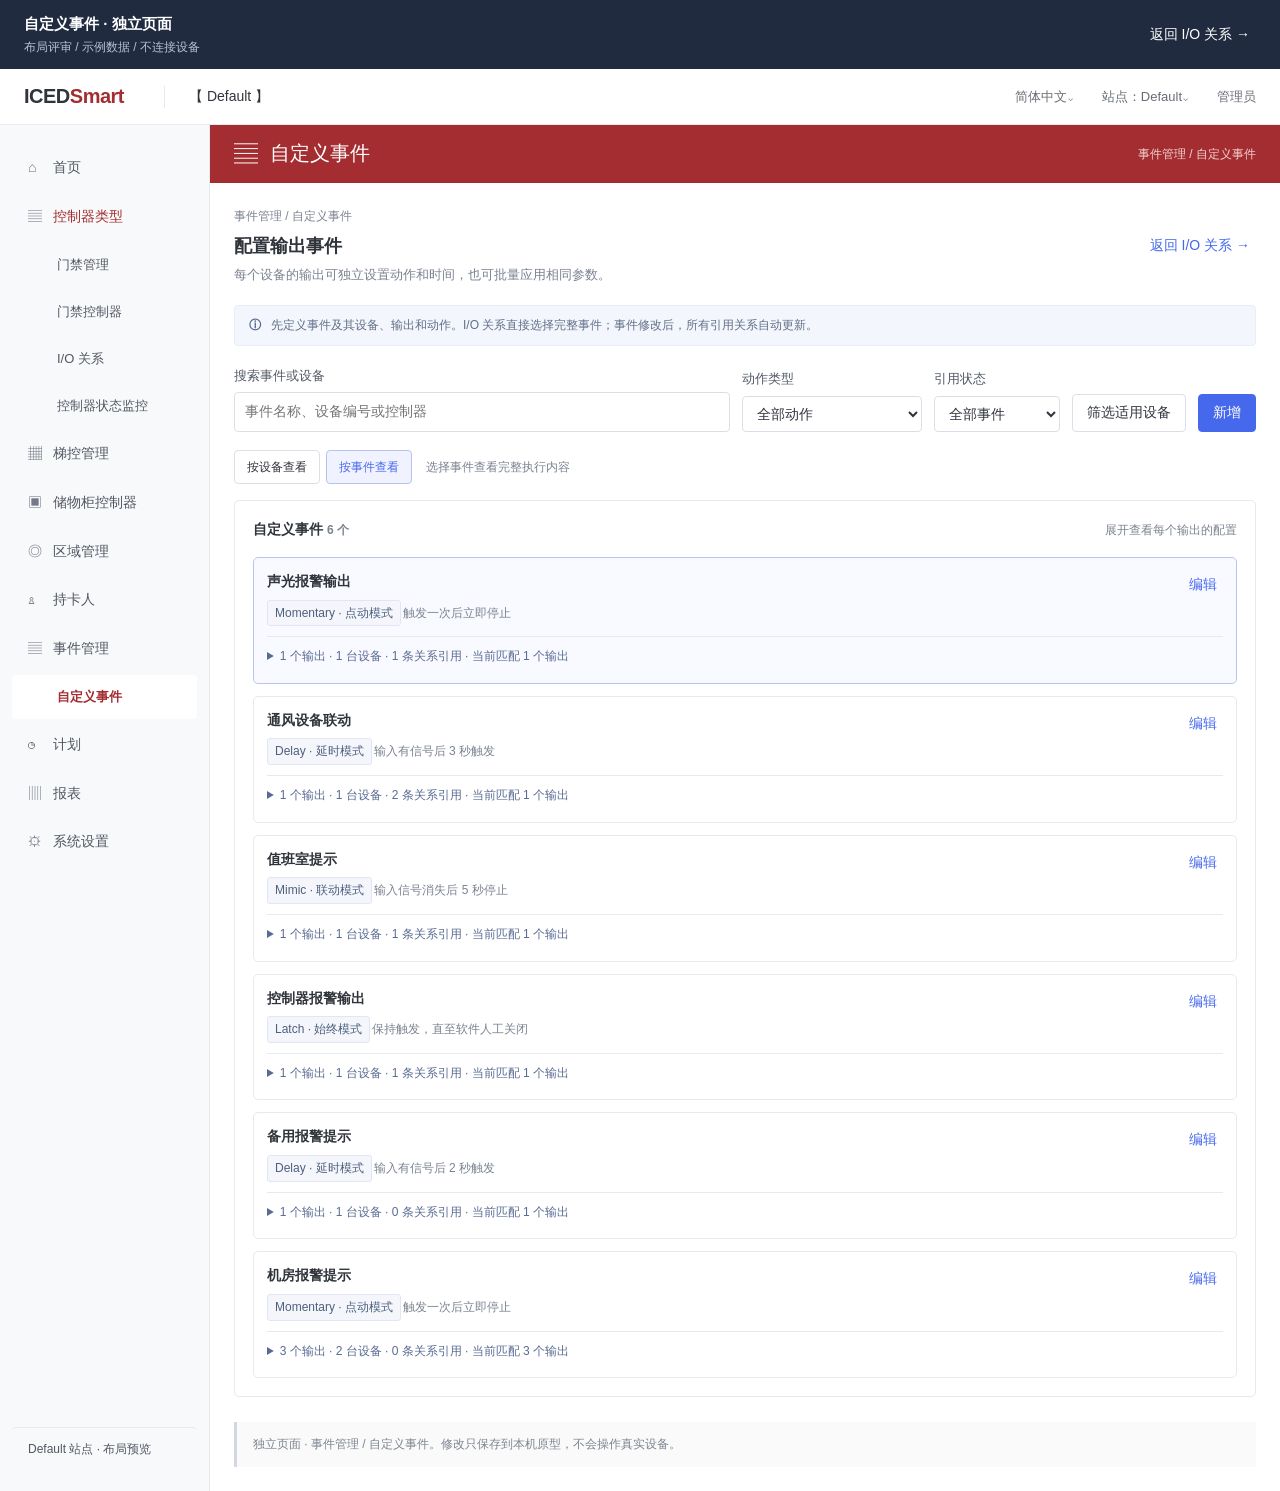
==== events.html @ 29d34c85 "Publish ICEDSmart I/O interactive demo" ====
<!doctype html><html lang="zh-CN"><head><meta charset="utf-8"><meta name="viewport" content="width=device-width,initial-scale=1"><title>ICEDSmart · 自定义事件</title><link rel="stylesheet" href="style.css?v=event-drawer-8"><link rel="stylesheet" href="layout-d.css"></head><body class="events-page">
<header class="reviewbar"><div><strong>自定义事件 · 独立页面</strong><br><small>布局评审 / 示例数据 / 不连接设备</small></div><a class="link" id="returnTop" href="index.html?layout=A" style="margin-left:auto;color:white">返回 I/O 关系 →</a></header>
<div class="top"><div class="brand">ICED<b>Smart</b></div><div class="site">【 Default 】</div><div class="right"><span>简体中文⌄</span><span>站点：Default⌄</span><span>管理员</span></div></div>
<div class="shell"><aside class="nav" aria-label="系统导航示意"><div><span>⌂</span>首页</div><div style="color:var(--red)"><span>▤</span>控制器类型</div><div class="sub">门禁管理</div><div class="sub">门禁控制器</div><div class="sub"><a href="index.html?layout=A" data-return>I/O 关系</a></div><div class="sub">控制器状态监控</div><div><span>▦</span>梯控管理</div><div><span>▣</span>储物柜控制器</div><div><span>◎</span>区域管理</div><div><span>♙</span>持卡人</div><div><span>▤</span>事件管理</div><div class="sub active">自定义事件</div><div><span>◷</span>计划</div><div><span>▥</span>报表</div><div><span>⚙</span>系统设置</div><div class="navbottom">Default 站点 · 布局预览</div></aside>
<main class="main"><div class="titlebar"><span style="font-size:24px">▤</span><h1>自定义事件</h1><small>事件管理 / 自定义事件</small></div><div class="work"><div class="pagehead"><div><div class="crumb">事件管理 / 自定义事件</div><h2>配置输出事件</h2><p class="headnote">每个设备的输出可独立设置动作和时间，也可批量应用相同参数。</p></div><a class="link" href="index.html?layout=A" data-return>返回 I/O 关系 →</a></div><div class="notice"><b>ⓘ</b><span>先定义事件及其设备、输出和动作。I/O 关系直接选择完整事件；事件修改后，所有引用关系自动更新。</span></div><div id="eventsContent"></div><div class="layoutcaption">独立页面 · 事件管理 / 自定义事件。修改只保存到本机原型，不会操作真实设备。</div></div></main></div><dialog id="eventEditDialog" class="drawer eventdrawer eventeditor" aria-labelledby="eventEditorTitle"></dialog><dialog id="impactDialog" aria-label="确认事件修改影响"></dialog><dialog id="eventWorkflowDialog" aria-label="事件配置操作确认"></dialog><div id="toast" class="toast" role="status" hidden></div><script src="data.js?v=event-drawer-8"></script><script src="layout-d.js?v=event-drawer-8"></script><script src="device-picker.js?v=event-drawer-8"></script><script src="output-picker.js?v=event-drawer-8"></script><script src="event-workflow.js?v=event-drawer-8"></script><script src="events.js?v=event-drawer-8"></script></body></html>
---- style.css ----
:root{--red:#a32d30;--blue:#4668ed;--ink:#30343b;--muted:#7b8290;--line:#e7e9ef;--soft:#f7f8fa;--wash:#f0f3ff}*{box-sizing:border-box}body{margin:0;color:var(--ink);font:14px/1.55 "Helvetica Neue","PingFang SC","Microsoft YaHei",Arial,sans-serif;background:#f5f6f8}button,input,select{font:inherit}button{cursor:pointer;background:white;border:1px solid #dcdfe6;border-radius:4px;padding:7px 14px;color:var(--ink)}button:hover{border-color:var(--blue);color:var(--blue)}button:disabled{opacity:.45;cursor:not-allowed}button:focus-visible,input:focus-visible,select:focus-visible{outline:2px solid var(--blue);outline-offset:3px}.primary{color:white;background:var(--blue);border-color:var(--blue)}.primary:hover{background:#3659dc;color:white}.link{border:0;background:transparent;color:var(--blue);padding:3px 6px}.danger{color:#b94949}.muted{color:var(--muted)}small{font-size:12px;color:var(--muted)}h1,h2,h3,p{margin:0}h2{font-size:18px;font-weight:600}h3{font-size:14px;font-weight:600}.reviewbar{background:#202b40;color:#fff;padding:12px 24px;display:flex;gap:25px;align-items:center;position:sticky;top:0;z-index:20}.reviewbar small{color:#b7c0d2}.reviewbar strong{font-size:15px}.variants{display:flex;gap:5px;margin-left:auto}.variants button{border:1px solid #4b566c;background:transparent;color:#cdd4df;padding:8px 18px}.variants button.active{background:white;color:#26334a;border-color:white}.top{height:56px;background:white;display:flex;align-items:center;padding:0 24px;border-bottom:1px solid var(--line);gap:14px}.brand{font-size:20px;font-weight:650;letter-spacing:-.5px}.brand b{color:var(--red)}.top .site{padding-left:24px;border-left:1px solid var(--line);margin-left:26px}.top .right{margin-left:auto;display:flex;gap:28px;color:#686d75;font-size:13px}.shell{display:grid;grid-template-columns:210px minmax(0,1fr);min-height:calc(100vh - 120px)}.nav{background:#f8f9fb;border-right:1px solid var(--line);padding:20px 12px;color:#525761;display:flex;flex-direction:column;gap:3px}.nav div{padding:12px 16px;border-radius:4px}.nav .sub{padding-left:45px;font-size:13px}.nav .active{background:white;color:var(--red);font-weight:600}.nav .navbottom{margin-top:auto;border-top:1px solid var(--line);font-size:12px}.nav span{display:inline-block;width:25px;color:#737985}.main{min-width:0;background:white}.titlebar{background:var(--red);color:white;padding:10px 24px;display:flex;align-items:center;gap:12px}.titlebar h1{font-size:20px;font-weight:500}.titlebar small{color:#f2d4d4;margin-left:auto}.work{padding:24px}.pagehead{display:flex;align-items:center;justify-content:space-between;margin-bottom:20px;gap:14px}.crumb{font-size:12px;color:var(--muted);margin-bottom:8px}.headnote{margin-top:4px;color:var(--muted);font-size:13px}.devicebar{border:1px solid var(--line);border-radius:5px;padding:14px 18px;display:flex;align-items:center;gap:16px;margin-bottom:16px;background:#fcfcfd}.devicon{width:36px;height:36px;background:#edf0ff;color:var(--blue);display:grid;place-items:center;border-radius:6px;font-size:22px}.devicebar select{min-width:230px}.devicebar .capacity{margin-left:auto;text-align:right}.capacity b{font-size:18px}.capacity span{color:var(--muted)}.mini-track{width:100px;height:3px;background:#e9ecf3;margin-top:5px}.mini-track i{display:block;background:var(--blue);height:100%}select,input{border:1px solid #dcdfe6;border-radius:4px;padding:8px 10px;background:white;color:var(--ink);min-width:0}label{display:block;font-size:13px;color:#525967;margin-bottom:6px}.notice{display:flex;gap:10px;align-items:center;padding:10px 14px;background:#f3f6fc;color:#626f87;font-size:12px;border:1px solid #e8edf7;border-radius:4px;margin:0 0 20px}.notice b{color:#4f658e}.toolbar{display:flex;gap:10px;align-items:center;margin-bottom:14px}.toolbar input{width:230px}.toolbar .count{margin-left:auto;color:var(--muted);font-size:12px}.tablewrap{overflow:auto;border:1px solid var(--line);border-radius:4px}table{width:100%;border-collapse:collapse;white-space:nowrap;font-size:13px}th{text-align:left;background:#f7f8fa;color:#666e7a;font-weight:500;padding:12px 16px;border-bottom:1px solid var(--line)}td{padding:17px 16px;border-bottom:1px solid var(--line);vertical-align:middle}tbody tr:last-child td{border-bottom:0}tbody tr:hover{background:#fafbff}.tag{display:inline-flex;align-items:center;border:1px solid #e1e6f6;background:#f4f6fc;border-radius:3px;padding:3px 7px;font-size:12px;color:#4e607e;margin:2px 2px 2px 0}.and{font-size:10px;font-weight:600;color:#98a1b0;margin:0 4px}.eventname{color:#395bc5;font-weight:500}.target{font-size:12px;margin-top:4px;color:var(--muted)}.footnote{display:flex;justify-content:space-between;gap:12px;padding:14px 0;font-size:12px;color:var(--muted)}.empty{padding:55px 20px;text-align:center;color:var(--muted)}.empty h3{color:#596273;margin-bottom:8px}.split{display:grid;grid-template-columns:270px minmax(0,1fr);border:1px solid var(--line);border-radius:5px;min-height:480px;overflow:hidden}.listpane{background:#fafbfc;border-right:1px solid var(--line);padding:16px 12px}.listpane .listtop{padding:0 6px 14px;display:flex;justify-content:space-between;align-items:center}.listitem{display:block;width:100%;text-align:left;border:1px solid transparent;background:transparent;padding:16px 14px;border-radius:4px;margin-bottom:7px}.listitem.selected{background:white;border-color:#cbd5ff;box-shadow:0 2px 5px #23376808}.listitem strong{display:block;font-size:13px;font-weight:500;margin-bottom:5px}.listitem .listindex{color:var(--blue);font-size:11px;margin-right:7px}.listitem p{font-size:12px;color:var(--muted)}.editor{padding:24px;min-width:0}.editorhead{display:flex;justify-content:space-between;align-items:center;border-bottom:1px solid var(--line);padding-bottom:18px;margin-bottom:20px}.editorhead small{display:block;margin-top:4px}.formsection{margin-bottom:24px}.sectiontitle{display:flex;align-items:center;gap:9px;margin-bottom:14px}.stepnum{font-size:11px;width:22px;height:22px;display:grid;place-items:center;border:1px solid #d4dcf6;border-radius:50%;color:var(--blue)}.andbadge{margin-left:auto;font-size:11px;color:var(--blue);border-radius:3px;background:var(--wash);padding:2px 7px}.conditions{display:grid;grid-template-columns:repeat(3,minmax(0,1fr));gap:12px}.field select{width:100%}.hint{font-size:12px;color:var(--muted);margin-top:9px}.eventselect{display:flex;gap:10px;align-items:center}.eventselect select{flex:1;max-width:100%}.readbox{margin-top:14px;background:#fafbfc;border:1px solid var(--line);border-radius:4px;padding:16px}.readhead{display:flex;justify-content:space-between;margin-bottom:13px;color:#667080;font-size:12px}.readgrid{display:grid;grid-template-columns:repeat(4,minmax(0,1fr));gap:16px}.readgrid small{display:block;margin-bottom:5px}.readgrid strong{font-size:13px;font-weight:500}.summary{border-top:1px dashed #dfe4ee;margin-top:15px;padding-top:12px;color:#6d7686;font-size:12px}.actions{border-top:1px solid var(--line);padding-top:18px;display:flex;gap:10px;justify-content:flex-end;align-items:center}.actions .savehint{margin-right:auto;font-size:12px;color:var(--muted)}.error{color:#c04444;background:#fff4f4;border:1px solid #f4d5d5;padding:9px 12px;border-radius:4px;margin-bottom:14px;font-size:12px}.flowhead{display:grid;grid-template-columns:38px 1fr 35px 1fr 35px 1.2fr 90px;gap:12px;padding:0 22px 10px;color:#89919d;font-size:12px}.flowhead span:nth-child(2){grid-column:2}.flowhead span:nth-child(3){grid-column:4}.flowhead span:nth-child(4){grid-column:6}.flowcard{display:grid;grid-template-columns:38px 1fr 35px 1fr 35px 1.2fr 90px;gap:12px;border:1px solid var(--line);border-radius:5px;padding:22px;margin-bottom:14px;align-items:center}.flowcard:hover{border-color:#b6c2eb}.flowindex{width:28px;height:28px;background:#f2f4f8;display:grid;place-items:center;color:#7c8594;font-size:12px;border-radius:4px}.arrow{color:#c3cbdc;text-align:center;font-size:22px}.flowcard h3{font-size:13px;margin-bottom:7px}.flowcard .flowactions{border-left:1px solid var(--line);padding-left:14px;display:grid;gap:7px}.flowcard .subline{font-size:12px;color:var(--muted);margin-top:6px}.canvasnote{display:flex;justify-content:space-between;border-top:1px solid var(--line);padding-top:16px;color:var(--muted);font-size:12px}.layoutcaption{margin-top:25px;background:#fafafa;border-left:3px solid #d2d7e2;padding:13px 16px;font-size:12px;color:#7d8490}.layoutcaption strong{color:#4e5869;margin-right:12px}dialog{border:0;border-radius:6px;padding:0;color:var(--ink);box-shadow:0 15px 70px #15233c33;width:min(720px,calc(100vw - 32px));max-height:92vh}dialog::backdrop{background:#1e293b66}.dialogtitle{padding:19px 24px;border-bottom:1px solid var(--line);display:flex;align-items:center;justify-content:space-between}.dialogtitle button{border:0;font-size:23px;padding:0 6px;color:#9299a5}.dialogbody{padding:24px}.drawer{margin:0 0 0 auto;height:100vh;max-height:100vh;width:min(640px,100vw);border-radius:0;overflow:auto}.drawer .conditions{grid-template-columns:repeat(3,minmax(0,1fr))}.toast{position:fixed;top:138px;left:50%;transform:translateX(-50%);background:white;box-shadow:0 5px 24px #18283c25;border:1px solid #cfe4d8;border-radius:5px;padding:12px 24px;z-index:80;color:#3c8061}.previewnote{color:#aeb9ce;font-size:12px;margin-left:15px}.reviewbar .mode-title{display:none}@media(min-width:1600px){.work{padding:30px 38px}.flowcard{padding:28px}.split{grid-template-columns:310px 1fr}}@media(max-width:1150px){.shell{grid-template-columns:170px 1fr}.nav{padding:16px 6px}.nav div{padding:11px}.nav .sub{padding-left:29px}.work{padding:18px}.split{grid-template-columns:225px minmax(0,1fr)}.editor{padding:18px}.conditions{grid-template-columns:repeat(2,minmax(0,1fr))}.flowcard,.flowhead{grid-template-columns:28px 1fr 20px 1fr 20px 1fr 65px;gap:8px;padding-left:14px;padding-right:14px}.flowcard .flowactions{padding-left:7px}.readgrid{grid-template-columns:repeat(2,minmax(0,1fr))}.previewnote{display:none}.variants button{padding:8px 12px}}@media(max-width:760px){.reviewbar{padding:10px 12px;display:block}.reviewbar>div:first-child{margin-bottom:9px}.variants{display:flex}.variants button{flex:1;padding:7px 4px;font-size:12px}.top{height:48px;padding:0 14px}.top .site{padding-left:12px;margin-left:0}.top .right{display:none}.shell{display:block}.nav{display:none}.titlebar{padding:10px 16px}.titlebar small{display:none}.work{padding:16px}.devicebar{flex-wrap:wrap;padding:12px;gap:10px}.devicebar select{min-width:0;width:calc(100% - 50px)}.devicebar .devmeta{padding-left:46px}.devicebar .capacity{font-size:12px}.pagehead{align-items:start}.headnote{max-width:230px}.split{display:block}.listpane{border-right:0;border-bottom:1px solid var(--line);max-height:220px;overflow:auto}.listitem{padding:9px 12px}.conditions,.drawer .conditions{grid-template-columns:repeat(2,minmax(0,1fr))}.flowhead{display:none}.flowcard{grid-template-columns:28px 1fr;gap:14px}.flowcard>.arrow{display:none}.flowcard>.flowevent,.flowcard>.flowout{grid-column:2}.flowcard .flowactions{grid-column:2;display:flex;border-left:0;padding:8px 0 0;border-top:1px solid var(--line)}.toolbar{flex-wrap:wrap}.toolbar input{width:100%;flex:1;min-width:150px}.toolbar button{white-space:nowrap}.toolbar .count{width:100%;margin-left:0}.notice{align-items:start}.footnote,.canvasnote{display:block}.dialogbody{padding:18px}.actions{flex-wrap:wrap}.actions .savehint{width:100%}.layoutcaption{margin-top:18px}.brand{font-size:17px}.top .site{font-size:12px}}

a.link{text-decoration:none;cursor:pointer}a.link:hover{text-decoration:underline}a:focus-visible{outline:2px solid var(--blue);outline-offset:3px}.outrow{border:1px solid var(--line);border-radius:4px;padding:15px;margin-bottom:12px;background:#fff}.outrowhead{display:flex;justify-content:space-between;align-items:center;margin-bottom:12px}.outrowhead strong{font-size:12px;color:#64728a}.outfields{display:grid;grid-template-columns:1.25fr .65fr 1.25fr;gap:12px}.outfields select{width:100%}.outsummary{background:#f7f8fb;padding:9px 12px;margin-top:12px;font-size:12px;color:#657084;display:flex;gap:20px;flex-wrap:wrap}.outsummary .link{margin-left:auto;padding:0}.outputstack{display:grid;gap:10px}.targetline{border-bottom:1px dashed var(--line);padding-bottom:10px}.targetline:last-child{border:0;padding-bottom:0}.targetline strong{font-size:13px;font-weight:500}.tableoutputs{min-width:320px;white-space:normal}.tableoutputs .targetline{display:grid;grid-template-columns:1fr 1fr;gap:8px}.tableoutputs small{display:block}.flowcard{grid-template-columns:30px minmax(170px,1fr) 30px minmax(400px,2.3fr) 70px}.flowhead{grid-template-columns:30px minmax(170px,1fr) 30px minmax(400px,2.3fr) 70px}.flowhead span:nth-child(3){grid-column:4}.outbranch{display:grid;grid-template-columns:minmax(110px,1fr) 22px minmax(150px,1.3fr);gap:12px;align-items:center}.outbranch+.outbranch{border-top:1px dashed var(--line);padding-top:14px;margin-top:14px}.eventlayout{display:grid;grid-template-columns:minmax(0,1fr) 390px;border:1px solid var(--line);border-radius:5px;overflow:hidden}.eventlist{padding:18px;min-width:0}.eventeditor{padding:22px;background:#fafbfc;border-left:1px solid var(--line)}.eventeditor .field{margin-bottom:15px}.eventeditor input,.eventeditor select{width:100%}.eventeditor .pair{display:grid;grid-template-columns:1fr 1fr;gap:14px}.eventeditor .actions{margin-top:22px}.eventlist tr.chosen{background:#f0f3ff}.nav a{color:inherit;text-decoration:none;display:block}.nav .active a{color:var(--red)}.nav a:hover{color:var(--blue)}.eventlayout table{white-space:normal}.eventlayout td{padding:14px 10px}.flowhead .brancheshead{display:grid;grid-template-columns:1fr 1.3fr;gap:32px}.eventbadge{font-size:12px;color:var(--muted);margin-left:auto}.drawer{width:min(760px,100vw)}.formsection .sectiontitle>.link{margin-left:auto}.link[aria-disabled=true]{color:var(--muted);cursor:default}.empty .link{display:inline-block;margin-top:10px}@media(max-width:1200px){.outfields{grid-template-columns:1fr 90px}.outfields .eventfield{grid-column:1/-1}.eventlayout{grid-template-columns:minmax(0,1fr) 320px}.flowcard{grid-template-columns:25px minmax(130px,.8fr) 20px minmax(250px,1.5fr) 60px}.flowhead{grid-template-columns:25px minmax(130px,.8fr) 20px minmax(250px,1.5fr) 60px}.outbranch{grid-template-columns:1fr}.outbranch>.arrow{display:none}}
@media(max-width:760px){.outfields{grid-template-columns:minmax(0,1fr) 85px}.outrow{padding:12px}.flowcard{grid-template-columns:26px minmax(0,1fr)}.flowcard>.outputstack{grid-column:2}.flowcard .flowactions{grid-column:2}.eventlayout{display:block}.eventeditor{border-left:0;border-top:1px solid var(--line)}.outsummary{gap:8px 15px}.outsummary .link{margin-left:0}.eventlist{padding:10px}.eventlayout table{font-size:12px}.eventlayout th{padding:10px}.sectiontitle{flex-wrap:wrap}}
.flowhead .brancheshead{grid-column:4}.outfields>.field{min-width:0}.outfields{grid-template-columns:minmax(0,1.25fr) minmax(0,.65fr) minmax(0,1.25fr)}@media(max-width:1200px){.outfields{grid-template-columns:minmax(0,1fr) 90px}}@media(max-width:760px){.outfields{grid-template-columns:minmax(0,1fr) 85px}}
.devicepick{display:flex;align-items:center;justify-content:space-between;gap:12px;min-width:0;width:100%;text-align:left;font-size:13px}.devicepick>span:first-child{overflow:hidden;text-overflow:ellipsis;white-space:nowrap}.pick-icon{color:var(--blue);font-size:19px;line-height:1}.chosen-device{min-width:0;flex:1;max-width:430px}.chosen-device>small{display:block;margin-bottom:5px}.devicepath{font-size:11px;color:var(--muted);margin-top:5px;overflow-wrap:anywhere}.device-dialog{width:min(980px,calc(100vw - 32px));max-height:90vh;overflow:hidden;display:none}.device-dialog[open]{display:flex;flex-direction:column}.pickerbody{padding:18px 24px 0;min-height:0;overflow:auto}.pickersearch{display:flex;border:1px solid #c8d1ea;border-radius:4px;align-items:center;padding-left:12px;gap:8px;box-shadow:0 0 0 2px #f5f7ff}.pickersearch input{border:0;flex:1;outline:0;padding:11px 4px}.pickersearch:focus-within{outline:2px solid var(--blue);outline-offset:2px}.pickersearch input:focus-visible{outline:none}.pickerfilters{display:flex;gap:6px;align-items:center;flex-wrap:wrap;margin:16px 0}.pickerfilters button{padding:6px 12px;font-size:12px;border-color:var(--line)}.pickerfilters button[aria-pressed=true]{color:var(--blue);border-color:#b8c7ff;background:var(--wash)}.picker-example{margin-left:auto;font-size:11px;color:var(--muted)}.picker-resultcount{display:flex;justify-content:space-between;font-size:12px;color:var(--muted);padding-bottom:10px}.picker-resultcount b{color:var(--ink)}.picker-tablewrap{border:1px solid var(--line);border-radius:4px;max-height:355px;overflow:auto}.pickertable th{position:sticky;top:0;z-index:1}.pickertable td{padding:10px 12px;font-size:12px}.pickertable td small{display:block;font-size:11px}.pickertable th{padding:10px 12px;font-size:12px}.pickertable tbody tr{cursor:pointer}.pickertable tr.chosen{background:#edf2ff}.pickertable input{accent-color:var(--blue);cursor:pointer}.picklabel{margin:0;color:var(--ink);font-size:13px;cursor:pointer}.typebadge{font-size:11px;background:#f3f5f9;padding:2px 6px;border:1px solid #e5e8ef;border-radius:3px;color:#667286}.pickerpagination{display:flex;justify-content:space-between;align-items:center;padding:12px 0}.pickerpagination>div{display:flex;align-items:center;gap:12px;font-size:12px;color:var(--muted)}.pickerpagination button{font-size:12px;padding:6px 12px}.pickerfooter{padding:15px 24px;display:flex;align-items:center;gap:20px;border-top:1px solid var(--line);background:#fcfcfd}.pickerselection{flex:1;min-width:0}.pickerselection strong{display:block;font-size:13px;font-weight:500;overflow-wrap:anywhere}.pickerselection>span{font-size:11px;color:var(--muted);overflow-wrap:anywhere}.pickerbuttons{display:flex;gap:10px}.device-dialog .dialogtitle{flex:none}.device-dialog .dialogtitle small{display:block;margin-top:3px}@media(max-width:760px){.chosen-device{max-width:none;flex:1}.devicebar .devmeta{padding-left:0}.device-dialog{width:calc(100vw - 16px);max-height:94vh}.device-dialog .dialogtitle{padding:14px 16px}.pickerbody{padding:14px 12px 0}.picker-example{margin-left:0;width:100%;margin-top:3px}.pickerfooter{padding:12px;display:block}.pickerbuttons{justify-content:flex-end;margin-top:10px}.pickerpagination>div{gap:5px}.pickerpagination button{padding:6px 8px}.pickertable{min-width:600px}.pickerselection strong{font-size:12px}.pickersearch .link{padding:4px 8px}.picker-resultcount{gap:8px}}

/* 批量事件与合并输出选择 */
.event-tools{display:flex;align-items:end;gap:12px;margin-bottom:18px;flex-wrap:wrap}.event-tools .searchfield{flex:1;min-width:200px}.event-tools input{width:100%}.batch-events{grid-template-columns:minmax(0,1fr) minmax(360px,.85fr)}.eventlist>.listtop{display:flex;justify-content:space-between;align-items:center;margin-bottom:16px}.event-groups{display:grid;gap:12px}.event-group{border:1px solid var(--line);border-radius:5px;padding:16px}.event-group.chosen{border-color:#b8c5f2;background:#f9faff}.group-heading{display:flex;align-items:start;justify-content:space-between;gap:14px;margin-bottom:12px}.group-heading strong{font-size:14px}.group-heading p{margin-top:5px}.group-heading .link{white-space:nowrap}.event-group details{border-top:1px solid var(--line);padding-top:10px}summary{cursor:pointer;font-size:12px;color:#596b92;padding:4px 0}summary:focus-visible{outline:2px solid var(--blue)}.member-list{margin-top:8px}.member-list>div{display:flex;align-items:center;justify-content:space-between;gap:10px;padding:10px 0;border-top:1px dashed var(--line);font-size:12px}.member-list small{display:block}.member-list button{white-space:nowrap}.batch-events .eventeditor{background:#fcfcfe}.target-preview{max-height:210px;overflow:auto;margin:12px 0 20px}.target-preview>div{padding:8px 10px;border-left:2px solid #d7def3;background:#f5f7fb;margin-bottom:5px}.target-preview strong{display:block;font-size:12px;font-weight:500}.target-preview small{font-size:11px}.impact-note,.context-note{border:1px solid #dbe2f6;background:#f3f6ff;padding:12px;border-radius:4px;font-size:12px;margin-bottom:16px}.impact-note p{padding:6px 0}.eventeditor .actions{flex-wrap:wrap}.eventeditor .savehint{width:100%}.checkline{display:flex;align-items:center;gap:7px;margin:0;font-size:12px}.checkline input,.port-check input,.event-option input{accent-color:var(--blue);width:16px;height:16px;flex:none}.output-picker{width:min(960px,calc(100vw - 24px))}.output-device-list{max-height:410px;overflow:auto}.output-device{border:1px solid var(--line);border-radius:4px;margin-bottom:9px;background:white}.output-device-head{display:flex;align-items:center;gap:10px;padding:9px 12px;background:#f8f9fc}.device-expand{display:flex;align-items:center;gap:10px;flex:1;text-align:left;background:none;border:0;padding:0;min-width:0}.device-expand strong,.device-expand small{display:block}.device-expand strong{font-size:13px;font-weight:500}.device-expand small{font-size:11px}.port-grid{display:grid;grid-template-columns:repeat(8,minmax(0,1fr));gap:8px;padding:14px}.port-check{display:flex;align-items:center;gap:5px;cursor:pointer;border:1px solid var(--line);border-radius:4px;padding:8px;font-size:12px;margin:0}.port-check:has(input:checked){border-color:#a6b8f5;background:#f0f3ff}.selected-strip{border-top:1px solid var(--line);padding:10px 24px}.selected-items{max-height:140px;overflow:auto}.selected-items>div{display:flex;justify-content:space-between;gap:12px;font-size:12px;padding:5px}.event-port{display:grid;grid-template-columns:105px 1fr;gap:12px;padding:12px 16px;border-top:1px solid var(--line)}.event-port-title{display:flex;align-items:start;flex-direction:column;gap:5px}.event-port-title strong{font-size:13px}.event-options{display:flex;gap:8px;flex-wrap:wrap;align-items:center}.event-option{display:flex;align-items:center;gap:10px;margin:0;border:1px solid var(--line);border-radius:4px;padding:9px 12px;cursor:pointer;flex:1;min-width:200px}.event-option.chosen{border-color:#9fafea;background:#f1f4ff}.event-option strong{display:block;font-size:13px;font-weight:500}.event-option small{display:block;font-size:11px}.relation-name{margin-bottom:25px}.relation-name input{width:100%}.active-inputs{display:grid;gap:10px}.input-line{display:flex;align-items:center;gap:14px;border:1px solid var(--line);border-radius:4px;padding:9px 12px}.input-line strong{font-size:13px;min-width:45px}.input-line select{flex:1}.add-input{margin-top:12px}.add-input select{color:var(--blue);width:100%;background:#fafbff;border-style:dashed}.or-caption{background:#f0f3fa;color:#5a6b8c;font-size:11px;padding:7px 10px;margin-bottom:12px;border-radius:4px}.listitem .draft-dot{font-size:10px;color:#926523;display:block;margin-top:4px}.event-summary{display:flex;align-items:center;gap:8px;flex-wrap:wrap;margin-top:10px;font-size:12px}.event-summary strong{font-weight:500;color:#435579}.event-summary .link{margin-left:auto}.shared-output{margin-top:10px;border-top:1px dashed var(--line);padding-top:7px}.shared-output p{font-size:12px;padding:4px 0}.compact-output .outrowhead{margin-bottom:0}.compact-output .outrowhead strong{color:var(--ink)}.add-output{width:100%;border:1px dashed #b8c6ef;color:var(--blue);padding:12px;background:#fafbff}.compact-empty{padding:25px 10px}.relation-flow{border:1px solid var(--line);border-radius:5px;padding:20px;margin-bottom:14px}.relation-flow-body{display:grid;grid-template-columns:1fr 30px 1.6fr;gap:20px;align-items:center}.relation-flow-body .outputstack{margin-top:10px}.relation-flow-body small{display:block}.relation-flow-body .targetline{font-size:12px}.batch-events .field input{width:100%}#draftState{color:#697b9d}#impactDialog ul{padding-left:20px;margin:15px 0;font-size:13px}
@media(max-width:1050px){.batch-events{grid-template-columns:minmax(0,1fr) 350px}.eventlist>.listtop{display:block}.eventlist>.listtop>small{display:block;margin-top:4px}.port-grid{grid-template-columns:repeat(4,1fr)}.event-group{padding:12px}.eventeditor{padding:18px}.member-list>div{align-items:start;flex-direction:column}}
@media(max-width:800px){.batch-events{display:block}.batch-events .eventeditor{border-left:0;border-top:1px solid var(--line)}.port-grid{grid-template-columns:repeat(4,1fr)}.event-port{grid-template-columns:60px 1fr;gap:6px;padding:10px}.event-option{min-width:0;width:100%}.output-device-head{flex-wrap:wrap}.device-expand{flex-basis:70%}.event-summary .link{margin-left:0}.selected-strip{padding:10px 12px}.relation-flow-body{grid-template-columns:1fr}.relation-flow-body>.arrow{transform:rotate(90deg)}.event-tools>button.primary{margin-left:auto}.output-picker .pickerfooter{font-size:12px}.port-check{padding:8px 4px}.eventlist>.listtop{display:flex}.output-device-list{max-height:42vh}.event-tools .searchfield{flex-basis:100%}}
@media(min-width:801px){.event-groups{max-height:740px;overflow:auto;padding-right:5px;align-content:start}.event-group{padding:13px}.event-group details{padding-top:6px}.event-group .group-heading{margin-bottom:8px}}
@media(max-width:800px){.event-groups{max-height:380px;overflow:auto;padding-right:4px}}
/* 明确编辑与保存的作用范围 */
.view-switch{display:flex;align-items:center;gap:6px;flex-wrap:wrap;margin:0 0 16px}.view-switch button{font-size:12px;padding:7px 12px}.view-switch button[aria-pressed=true]{background:var(--wash);border-color:#b5c3f2;color:var(--blue)}.view-switch small{margin-left:8px}.block{display:block;margin-top:4px}.device-event-line{display:flex;align-items:center;gap:10px;padding:12px 0;border-top:1px solid var(--line)}.device-event-line>div{flex:1;min-width:0}.device-event-line strong{font-size:12px;font-weight:500}.device-event-line small{display:block;font-size:11px;margin-top:3px}.device-event-line .link{font-size:12px;white-space:nowrap}.device-event-line.chosen{background:#f0f3ff;margin:0 -7px;padding-left:7px;padding-right:7px}.source-scope{padding:10px 12px;background:#f7f8fb;margin-bottom:12px;font-size:12px;color:#59657c}.source-scope small{display:block}.scope-hint{font-size:12px;color:#596981;border-left:3px solid #cbd6f1;background:#f6f8fc;padding:10px 12px;margin:0 0 18px}.output-actions{display:flex;gap:5px 12px;flex-wrap:wrap;border-top:1px dashed var(--line);margin-top:12px;padding-top:8px}.output-actions .link{font-size:12px;padding:3px 0}.saved-event-note strong{font-size:13px}.saved-event-note p{margin-top:5px}.saved-event-note small{display:block;margin-top:6px}.group-info{flex:1}.group-info strong{display:block;font-size:13px}.group-info small{display:block}.batch-options{padding:6px 14px}.batch-options .checkline{padding:9px 0;border-top:1px solid var(--line)}.batch-options .checkline:first-child{border:0}.batch-options small{display:block;font-size:11px}.output-picker .view-switch{margin-top:4px}
@media(max-width:800px){.device-event-line{flex-wrap:wrap}.device-event-line .link{margin-left:auto}.view-switch small{flex-basis:100%;margin:5px 0}.output-actions{gap:8px 14px}}
.checkline[hidden]{display:none}
.action-explanation{border:1px solid #dce3f6;background:#f4f7ff;padding:12px 14px;border-radius:4px;margin-bottom:16px;font-size:12px;color:#536481}.action-explanation strong{display:block;margin-bottom:5px;color:#344a72}.action-explanation p{line-height:1.7}
/* A 版现场配置流程优化 */
.unsaved-badge{display:block;color:#956414;background:#fff6dd;border:1px solid #f2dfaf;border-radius:3px;padding:3px 6px;margin-top:7px;width:max-content;font-size:11px}.draft-notice{display:flex;align-items:center;gap:10px;padding:10px 14px;background:#fff9e9;border:1px solid #f0e1bb;border-radius:4px;margin-bottom:14px;color:#80672f;font-size:12px}.input-choice-grid{display:grid;grid-template-columns:repeat(4,minmax(0,1fr));gap:12px;margin:20px 0}.input-choice-grid label{padding:12px;border:1px solid var(--line);border-radius:4px;cursor:pointer}.input-choice-grid label:has(input:checked){background:var(--wash);border-color:var(--blue)}.input-choice-grid input{accent-color:var(--blue)}.tablewrap td:last-child .link{display:block;white-space:nowrap}.eventeditor .actions button[data-ea=newrelation]{width:100%;margin-top:8px;color:var(--blue);background:#fff}.draft-notice .link{margin-left:auto}@media(max-width:600px){.input-choice-grid{grid-template-columns:repeat(3,minmax(0,1fr))}}
/* 每个物理 OUT 独立配置动作；批量设置仅为显式快捷操作。 */
.output-action-card{margin:14px 0;padding:14px;border:1px solid var(--line);border-radius:5px;background:#fff}.output-action-card>.field{margin-top:12px;margin-bottom:10px}.output-action-card .outrowhead{margin-bottom:3px}.output-action-card .outrowhead strong{color:var(--ink);font-size:13px}.output-action-card .hint{margin-top:8px;font-size:12px}.bulk-action-tools{margin:14px 0;padding:12px;background:#f6f8fc;border:1px solid var(--line);border-radius:4px}.bulk-action-tools>summary{font-size:12px;color:var(--blue)}.bulk-action-tools .field{margin-top:12px}.bulk-action-tools button{width:100%;margin-top:8px}.eventeditor>.field input{width:100%}.per-output-actions{margin-top:12px}.layout-d .output-action-card{padding:12px}.layout-d .bulk-action-tools{background:#fff}

/* 每条关系独立选择时间表，动作计时仍属于 OUT 事件。 */
.schedule-cell{min-width:158px;max-width:210px}.schedule-cell strong{display:block;font-weight:500}.schedule-cell small{display:block;color:var(--muted);margin-top:6px;line-height:1.6}.schedule-detail{padding:10px 12px;background:#f5f7fa;border-left:3px solid #c9d0da;line-height:1.7;margin:10px 0}.schedule-section select{width:100%}.schedule-summary{font-size:13px;line-height:1.6;color:var(--muted)}

/* A 版流程修正：沿用原表格、侧栏与配色。 */
.event-tools{flex-wrap:wrap}
.event-tools .searchfield{min-width:200px}
.event-draft-state{display:block;margin-top:8px;color:#87531b}
input[readonly]{background:#f3f5f7;color:#59616b;cursor:default}
.unsaved-badge{display:inline-block;margin-left:8px;color:#96590f;font-size:11px}
.event-draft-tray{margin-bottom:12px}
.event-draft-tray>button{display:block;margin:6px 0}
.draft-conflicts{padding:14px;background:#fff7e8;border:1px solid #e8c996;border-radius:4px;margin-bottom:14px}
.draft-conflicts>div{padding:12px 0;border-top:1px solid #eddbc0;margin-top:10px}
.draft-conflicts p{margin:7px 0;font-size:13px}
.draft-conflicts button{margin:4px 6px 0 0}
.workflow-list{max-height:260px;overflow:auto;background:#f5f6f8;padding:0 14px;border-radius:4px}
.workflow-list p{padding:10px 0;border-bottom:1px solid var(--line)}
#eventWorkflowDialog{width:min(660px,92vw);max-height:88vh;overflow:auto}
#eventWorkflowDialog .dialogbody{padding:20px}
.member-list>div{flex-wrap:wrap;gap:8px}
.member-list>div>span{flex:1;min-width:180px}
.whole-group-action{padding:8px 16px 12px;border-top:1px dashed var(--line)}

/* 完整事件引用：沿用 A 版表格与编辑侧栏。 */
.complete-event-picker{width:min(780px,94vw)}
.complete-event-picker .pickerbody{max-height:65vh;overflow:auto}
.complete-event-picker input[type=search]{width:100%;margin-top:6px}
.complete-event-option{padding:14px;border:1px solid var(--line);border-radius:4px;margin:10px 0;background:white}
.complete-event-option.chosen{background:#f5f6ff;border-color:#b6bff1}
.complete-event-option>.checkline{align-items:flex-start;gap:12px}
.complete-event-option small,.relation-event-summary>small,.complete-event-picker .selected-strip>small{display:block;color:var(--muted);margin-top:5px}
.complete-event-option details{margin:10px 0 0 28px;font-size:13px}
.event-execution-list>div{padding:10px 0;border-bottom:1px solid var(--line)}
.event-execution-list>div:last-child{border-bottom:0}
.event-execution-list small{display:block;color:var(--muted);line-height:1.6;margin-top:4px}
.relation-event-summary{padding:8px 0}
.relation-event-summary details{margin-top:8px;font-size:12px}
.relation-event-card>.event-execution-list{background:#f7f8fa;border-radius:4px;padding:0 12px;margin-top:12px}
.complete-event-options{overflow:visible}
.complete-event-picker .selected-items{display:flex;flex-wrap:wrap;gap:6px 18px;max-height:76px;overflow:auto}
.complete-event-picker .selected-items>div{align-items:center;padding:2px 0}
.complete-event-picker .pickerfooter{flex:none;justify-content:space-between}
.complete-event-picker .selected-strip{flex:none}


/* 完整事件维护：保留 A 版尺寸和配色。 */
.output-locator{margin-top:16px;padding:12px;background:#f6f7f9;border:1px solid var(--line);border-radius:4px}
.output-locator input{width:100%}
.output-control-notice p,.change-list p{line-height:1.65;overflow-wrap:anywhere}
.output-control-notice details{margin:10px 0}
.output-control-notice summary,.readbox summary{cursor:pointer}
.impact-control{margin-top:16px;border-top:1px solid var(--line);padding-top:12px}
.impact-control h3{font-size:14px;margin:0 0 8px}
#eventNameWarning:empty{display:none}


/* 自定义事件：列表 + 右侧滑出编辑面板。 */
.events-page .eventlayout.batch-events{display:block}
.events-page .event-groups{max-height:none;overflow:visible;padding-right:0}
.events-page.layout-d .d-workbench{grid-template-columns:192px minmax(0,1fr)}
#eventEditDialog{width:min(760px,100vw);max-width:100vw;height:100dvh;max-height:100dvh;margin:0 0 0 auto;padding:0;border:0;border-radius:0;background:#fcfcfe;overflow:hidden}
#eventEditDialog[open]{display:flex;flex-direction:column;animation:event-drawer-in 220ms ease-out}
#eventEditDialog>.editorhead{flex:none;margin:0;padding:20px 24px;background:white;align-items:flex-start;gap:20px}
#eventEditDialog .event-drawer-close{flex:none;padding:0;width:32px;height:32px;font-size:24px;line-height:1;border:0;background:transparent;color:var(--muted)}
#eventEditDialog .event-editor-body{flex:1;min-height:0;overflow:auto;overscroll-behavior:contain;padding:24px}
#eventEditDialog>.actions{flex:none;margin:0;padding:16px 24px;background:white;gap:10px}
#eventEditDialog>.actions .savehint{flex-basis:100%;width:auto}
#eventEditDialog input,#eventEditDialog select{max-width:100%}
.events-page:has(#eventEditDialog[open]){overflow:hidden}
@keyframes event-drawer-in{from{transform:translateX(100%)}to{transform:translateX(0)}}
@media(prefers-reduced-motion:reduce){#eventEditDialog[open]{animation:none}}
@media(max-width:600px){#eventEditDialog>.editorhead{padding:16px}#eventEditDialog .event-editor-body{padding:16px}#eventEditDialog>.actions{padding:12px 16px;gap:8px}#eventEditDialog .output-action-card{padding:12px}}
---- layout-d.css ----
/* 静音仓管理端参考：浅灰框架、左侧筛选、紧凑表格、常驻右侧详情。 */
.layout-d{--red:#ad3339;--blue:#ad3339;--wash:#fcf0f1;--line:#e8e8eb;--muted:#7c7f86;background:#f5f5f7;font-size:13px}
.layout-d .reviewbar{background:#f2f2f4;color:#414149;padding:9px 18px;border-bottom:1px solid #dedee3;gap:12px;position:static;min-height:64px}
.layout-d .reviewbar small,.layout-d .previewnote{color:#777a82}.layout-d .reviewbar strong{font-size:13px}.layout-d .previewnote{display:none}
.layout-d .variants button{color:#6c6d73;border-color:transparent;padding:8px 11px;font-size:12px;background:transparent;border-radius:4px}.layout-d .variants button.active{background:white;border-color:#ead3d5;color:var(--red)}
.layout-d #returnTop{color:var(--red)!important}.layout-d .top{height:48px;background:#fafafb;padding:0 18px}.layout-d .brand{font-size:18px}.layout-d .top .right{font-size:12px}.layout-d .shell{grid-template-columns:132px minmax(0,1fr)}
.layout-d .nav{padding:14px 7px;background:white;font-size:12px;gap:2px}.layout-d .nav div{padding:9px 8px}.layout-d .nav .sub{padding-left:20px;font-size:12px}.layout-d .nav span{width:20px}.layout-d .nav .active{background:#fbeef0;color:var(--red)}.layout-d .nav .navbottom{font-size:10px;padding:12px 5px}
.layout-d .main{background:#fff}.layout-d .titlebar{display:none}.layout-d .work{padding:0}.layout-d .pagehead{margin:0;padding:17px 22px;border-bottom:1px solid var(--line);min-height:84px;background:white}.layout-d .pagehead h2{font-size:18px}.layout-d .crumb{display:none}.layout-d .headnote{font-size:12px}.layout-d .pagehead>.link{font-size:12px;white-space:nowrap}
.layout-d #devicebar,.layout-d .work>.notice{display:none}.layout-d .layoutcaption{margin:0;padding:10px 20px;border:0;border-top:1px solid var(--line);font-size:11px;background:#fafafb}
.layout-d .d-workbench{display:grid;grid-template-columns:192px minmax(280px,1fr) minmax(340px,380px);min-height:calc(100vh - 238px);align-items:stretch}
.layout-d .d-filters{padding:22px 16px;background:#fafafb;border-right:1px solid var(--line);min-width:0}.layout-d .d-filters>h3{font-size:14px;margin-bottom:23px}.layout-d .d-filter-section{margin-bottom:25px}.layout-d .d-filter-section input,.layout-d .d-filter-section select{width:100%;font-size:12px}.layout-d .d-filter-section label{font-size:12px;margin-bottom:8px}.layout-d .d-filter-section .hint{margin:10px 0 4px}.layout-d .d-scope p{margin:7px 0;color:#72757e;font-size:12px}.layout-d .d-scope b{color:#4a4c52;font-weight:500}.layout-d .d-guidance{border-top:1px solid var(--line);padding-top:20px;color:#7c7f87;font-size:11px;line-height:1.8}.layout-d .d-guidance strong{color:#686b73;font-weight:500}.layout-d .d-guidance p{margin-top:10px}.layout-d .d-guidance a{display:inline-block;margin-top:12px;padding:0}
.layout-d .d-results{display:flex;flex-direction:column;min-width:0;background:white}.layout-d .d-list-head{display:flex;align-items:center;justify-content:space-between;gap:12px;padding:20px 18px 18px;min-height:80px}.layout-d .d-list-head h3{font-size:14px;margin-bottom:3px}.layout-d .d-list-head h3 small{font-weight:400;margin-left:5px}.layout-d .d-list-head button{font-size:12px;padding:7px 11px;white-space:nowrap;border-radius:20px}.layout-d .d-table-scroll{overflow:auto}.layout-d .d-table{table-layout:fixed;white-space:normal}.layout-d .d-table th{background:#f8f8fa;color:#8a8c93;font-size:11px;padding:12px 14px;font-weight:400}.layout-d .d-table td{padding:17px 14px;font-size:12px;vertical-align:top;overflow-wrap:anywhere;border-bottom:1px solid #f0f0f3}.layout-d .d-table th:first-child{width:49%}.layout-d .d-table th:last-child{width:60px}.layout-d .d-table tr.chosen{background:#fdf2f3}.layout-d .d-table tr:hover{background:#faf7f7}.layout-d .d-table strong{font-weight:500;font-size:12px}.layout-d .d-table small{display:block;margin-top:5px;font-size:11px;line-height:1.65;color:#85878f}.layout-d .d-row-name{display:block;border:0;background:none;text-align:left;padding:0;font-size:13px;font-weight:500;line-height:1.6;color:#41434a}.layout-d .d-row-name:hover{color:var(--red)}.layout-d .d-table .link{font-size:12px;padding:0;white-space:nowrap}.layout-d .d-condition{display:block;font-size:10px;color:#a0a2a8;margin-top:7px}.layout-d .d-list-foot{padding:16px 18px;border-top:1px solid var(--line);font-size:11px;color:#93959c;margin-top:auto}
.layout-d .d-results .view-switch{padding:0 18px;margin:0 0 15px;gap:0;flex-wrap:nowrap}.layout-d .view-switch button{border-radius:0;border-color:var(--line);font-size:11px}.layout-d .view-switch button:first-child{border-radius:4px 0 0 4px}.layout-d .view-switch button:last-child{border-radius:0 4px 4px 0}.layout-d .view-switch button[aria-pressed=true]{background:#fcf0f1;border-color:#e6c6c9}
.layout-d .d-detail{padding:20px 18px;background:#f7f7f9;border-left:1px solid var(--line);min-width:0}.layout-d .editorhead{margin-bottom:18px;gap:8px;align-items:flex-start}.layout-d .editorhead h2{font-size:15px}.layout-d .editorhead small{font-size:11px;display:block;margin-top:5px}.layout-d .editorhead>.link{font-size:11px;white-space:nowrap}.layout-d .sectiontitle{gap:7px;margin:20px 0 12px;flex-wrap:wrap}.layout-d .sectiontitle h3{font-size:12px}.layout-d .stepnum{width:19px;height:19px;font-size:10px;background:#f1e6e8;color:var(--red)}.layout-d .andbadge{font-size:10px;color:#8b6d71;background:#f4e9eb}.layout-d .field label{font-size:12px}.layout-d .field input,.layout-d .field select{font-size:12px;padding:8px 10px}.layout-d .relation-name{margin-bottom:16px}.layout-d .source-scope{background:white;border:1px solid var(--line);font-size:11px;padding:10px}.layout-d .input-line{background:white;padding:7px 9px;gap:9px}.layout-d .input-line strong{font-size:12px;min-width:30px}.layout-d .input-line select{font-size:12px;padding:5px}.layout-d .input-line .link{font-size:11px}.layout-d .add-input select{background:white;font-size:12px;border-color:#d7c4c7}.layout-d .hint{font-size:11px;line-height:1.7}.layout-d .compact-output{padding:11px}.layout-d .outrowhead strong{font-size:11px}.layout-d .outrowhead .link{font-size:11px}.layout-d .event-summary{font-size:11px;gap:6px}.layout-d .event-summary strong{color:#41434b}.layout-d .tag{background:#f2f2f5;color:#6c707a;font-size:10px;border-color:#e6e6eb}.layout-d .output-actions{gap:3px 10px}.layout-d .output-actions .link{font-size:11px}.layout-d .shared-output summary{font-size:10px;color:#81858e}.layout-d .add-output{background:white;border-color:#d9bfc2;font-size:12px;padding:10px}.layout-d .actions{flex-wrap:wrap;gap:8px;margin-top:22px;padding-top:16px}.layout-d .actions .savehint{width:100%;font-size:10px}.layout-d .actions button{font-size:12px;padding:7px 11px}.layout-d .primary:hover{background:#942b31;border-color:#942b31}.layout-d .scope-hint{background:#fff;border-color:#dbc8cb;color:#797980;font-size:11px;padding:9px}.layout-d .action-explanation{background:white;border-color:var(--line);color:#777b83;font-size:11px;padding:10px}.layout-d .action-explanation strong{color:#565a62}.layout-d .target-preview>div{background:white;border-color:#dbc8cb}.layout-d .impact-note,.layout-d .context-note{background:#fff;border-color:#e9d6d8;font-size:11px}.layout-d .eventeditor input,.layout-d .eventeditor select{width:100%}.layout-d .eventeditor .field{margin-bottom:14px}
@media(min-width:1600px){.layout-d .d-workbench{grid-template-columns:230px minmax(350px,1fr) 430px}.layout-d .d-detail{padding:24px}.layout-d .d-table td{padding:20px}.layout-d .d-filters{padding:24px}}
@media(max-width:1150px){.layout-d .shell{grid-template-columns:112px minmax(0,1fr)}.layout-d .nav{padding:14px 4px}.layout-d .nav .sub{padding-left:12px;font-size:11px}.layout-d .d-workbench{grid-template-columns:164px minmax(240px,1fr) 320px}.layout-d .d-filters{padding:20px 12px}.layout-d .d-detail{padding:18px 14px}.layout-d .d-list-head{padding:18px 12px;flex-wrap:wrap;gap:8px}.layout-d .d-table th,.layout-d .d-table td{padding:12px 10px}.layout-d .d-table th:last-child{width:48px}.layout-d .reviewbar{gap:8px}.layout-d .variants button{padding:7px 8px;font-size:11px}}
@media(max-width:900px){.layout-d .shell{display:block}.layout-d .nav{display:none}.layout-d .d-workbench{grid-template-columns:150px minmax(230px,1fr) 300px}.layout-d .reviewbar{flex-wrap:wrap}.layout-d .variants{margin-left:0}}
@media(max-width:700px){.layout-d .d-workbench{display:block}.layout-d .d-filters{border-right:0;border-bottom:1px solid var(--line);display:flex;flex-wrap:wrap;gap:12px}.layout-d .d-filters>h3{width:100%;margin-bottom:0}.layout-d .d-filter-section{flex:1;min-width:130px;margin:0}.layout-d .d-scope,.layout-d .d-guidance{display:none}.layout-d .d-results{min-height:280px}.layout-d .d-detail{border-left:0;border-top:1px solid var(--line)}.layout-d .pagehead{padding:15px;align-items:start}.layout-d .pagehead h2{font-size:16px}.layout-d .pagehead>.link{white-space:normal}.layout-d .headnote{max-width:none}.layout-d .variants{width:100%;flex-wrap:wrap}.layout-d .variants button{flex:1 1 40%}.layout-d .layoutcaption strong{display:block}}
@media(min-width:701px){.layout-d .d-workbench{height:calc(100vh - 236px);min-height:490px}.layout-d .d-detail,.layout-d .d-filters{overflow:auto}.layout-d .d-results{min-height:0}.layout-d .d-table-scroll{flex:1;min-height:0}.layout-d .d-list-foot{flex:none}.layout-d .d-table th{position:sticky;top:0;z-index:1}.layout-d .d-detail>.actions{position:sticky;bottom:-20px;background:#f7f7f9;border-top:1px solid var(--line);padding:12px 0 16px;z-index:2}.layout-d .d-detail>.actions .savehint{margin-right:0}}
.layout-d .d-table th:last-child{width:78px}.layout-d .nav>div:not(.navbottom){white-space:nowrap}
@media(max-width:1150px){.layout-d .d-table th:last-child{width:70px}.layout-d .nav>div:not(.sub):not(.navbottom){font-size:11px;padding-left:5px;padding-right:3px}.layout-d .nav span{width:16px}}
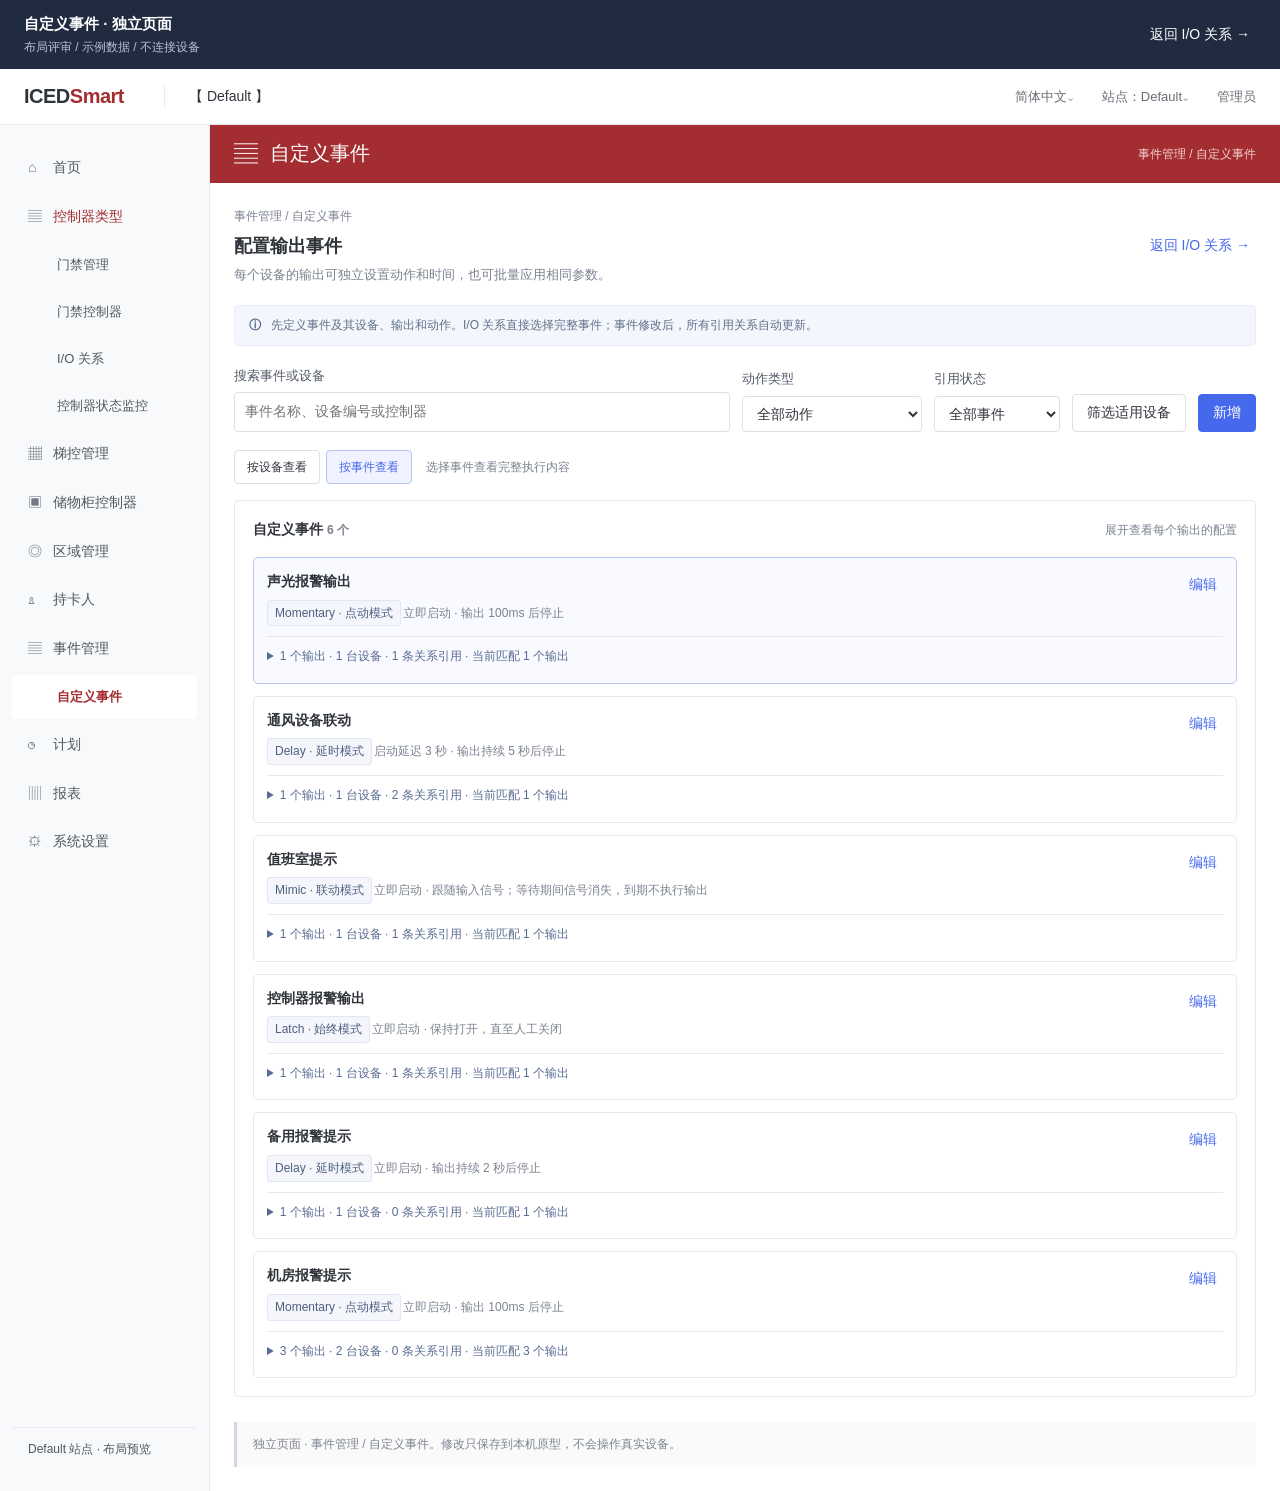
==== commit 274fa08d: "Correct output startup delay and Mimic behavior Apply Duration 0–255 seconds to all modes (default 0" ====
--- a/events.html
+++ b/events.html
@@ -1,5 +1,5 @@
-<!doctype html><html lang="zh-CN"><head><meta charset="utf-8"><meta name="viewport" content="width=device-width,initial-scale=1"><title>ICEDSmart · 自定义事件</title><link rel="stylesheet" href="style.css?v=event-drawer-8"><link rel="stylesheet" href="layout-d.css"></head><body class="events-page">
+<!doctype html><html lang="zh-CN"><head><meta charset="utf-8"><meta name="viewport" content="width=device-width,initial-scale=1"><title>ICEDSmart · 自定义事件</title><link rel="stylesheet" href="style.css?v=startup-duration-11"><link rel="stylesheet" href="layout-d.css"></head><body class="events-page">
 <header class="reviewbar"><div><strong>自定义事件 · 独立页面</strong><br><small>布局评审 / 示例数据 / 不连接设备</small></div><a class="link" id="returnTop" href="index.html?layout=A" style="margin-left:auto;color:white">返回 I/O 关系 →</a></header>
 <div class="top"><div class="brand">ICED<b>Smart</b></div><div class="site">【 Default 】</div><div class="right"><span>简体中文⌄</span><span>站点：Default⌄</span><span>管理员</span></div></div>
 <div class="shell"><aside class="nav" aria-label="系统导航示意"><div><span>⌂</span>首页</div><div style="color:var(--red)"><span>▤</span>控制器类型</div><div class="sub">门禁管理</div><div class="sub">门禁控制器</div><div class="sub"><a href="index.html?layout=A" data-return>I/O 关系</a></div><div class="sub">控制器状态监控</div><div><span>▦</span>梯控管理</div><div><span>▣</span>储物柜控制器</div><div><span>◎</span>区域管理</div><div><span>♙</span>持卡人</div><div><span>▤</span>事件管理</div><div class="sub active">自定义事件</div><div><span>◷</span>计划</div><div><span>▥</span>报表</div><div><span>⚙</span>系统设置</div><div class="navbottom">Default 站点 · 布局预览</div></aside>
-<main class="main"><div class="titlebar"><span style="font-size:24px">▤</span><h1>自定义事件</h1><small>事件管理 / 自定义事件</small></div><div class="work"><div class="pagehead"><div><div class="crumb">事件管理 / 自定义事件</div><h2>配置输出事件</h2><p class="headnote">每个设备的输出可独立设置动作和时间，也可批量应用相同参数。</p></div><a class="link" href="index.html?layout=A" data-return>返回 I/O 关系 →</a></div><div class="notice"><b>ⓘ</b><span>先定义事件及其设备、输出和动作。I/O 关系直接选择完整事件；事件修改后，所有引用关系自动更新。</span></div><div id="eventsContent"></div><div class="layoutcaption">独立页面 · 事件管理 / 自定义事件。修改只保存到本机原型，不会操作真实设备。</div></div></main></div><dialog id="eventEditDialog" class="drawer eventdrawer eventeditor" aria-labelledby="eventEditorTitle"></dialog><dialog id="impactDialog" aria-label="确认事件修改影响"></dialog><dialog id="eventWorkflowDialog" aria-label="事件配置操作确认"></dialog><div id="toast" class="toast" role="status" hidden></div><script src="data.js?v=event-drawer-8"></script><script src="layout-d.js?v=event-drawer-8"></script><script src="device-picker.js?v=event-drawer-8"></script><script src="output-picker.js?v=event-drawer-8"></script><script src="event-workflow.js?v=event-drawer-8"></script><script src="events.js?v=event-drawer-8"></script></body></html>+<main class="main"><div class="titlebar"><span style="font-size:24px">▤</span><h1>自定义事件</h1><small>事件管理 / 自定义事件</small></div><div class="work"><div class="pagehead"><div><div class="crumb">事件管理 / 自定义事件</div><h2>配置输出事件</h2><p class="headnote">每个设备的输出可独立设置动作和时间，也可批量应用相同参数。</p></div><a class="link" href="index.html?layout=A" data-return>返回 I/O 关系 →</a></div><div class="notice"><b>ⓘ</b><span>先定义事件及其设备、输出和动作。I/O 关系直接选择完整事件；事件修改后，所有引用关系自动更新。</span></div><div id="eventsContent"></div><div class="layoutcaption">独立页面 · 事件管理 / 自定义事件。修改只保存到本机原型，不会操作真实设备。</div></div></main></div><dialog id="eventEditDialog" class="drawer eventdrawer eventeditor" aria-labelledby="eventEditorTitle"></dialog><dialog id="impactDialog" aria-label="确认事件修改影响"></dialog><dialog id="eventWorkflowDialog" aria-label="事件配置操作确认"></dialog><div id="toast" class="toast" role="status" hidden></div><script src="data.js?v=startup-duration-11"></script><script src="layout-d.js?v=startup-duration-11"></script><script src="device-picker.js?v=startup-duration-11"></script><script src="output-picker.js?v=startup-duration-11"></script><script src="event-workflow.js?v=startup-duration-11"></script><script src="events.js?v=startup-duration-11"></script></body></html>
